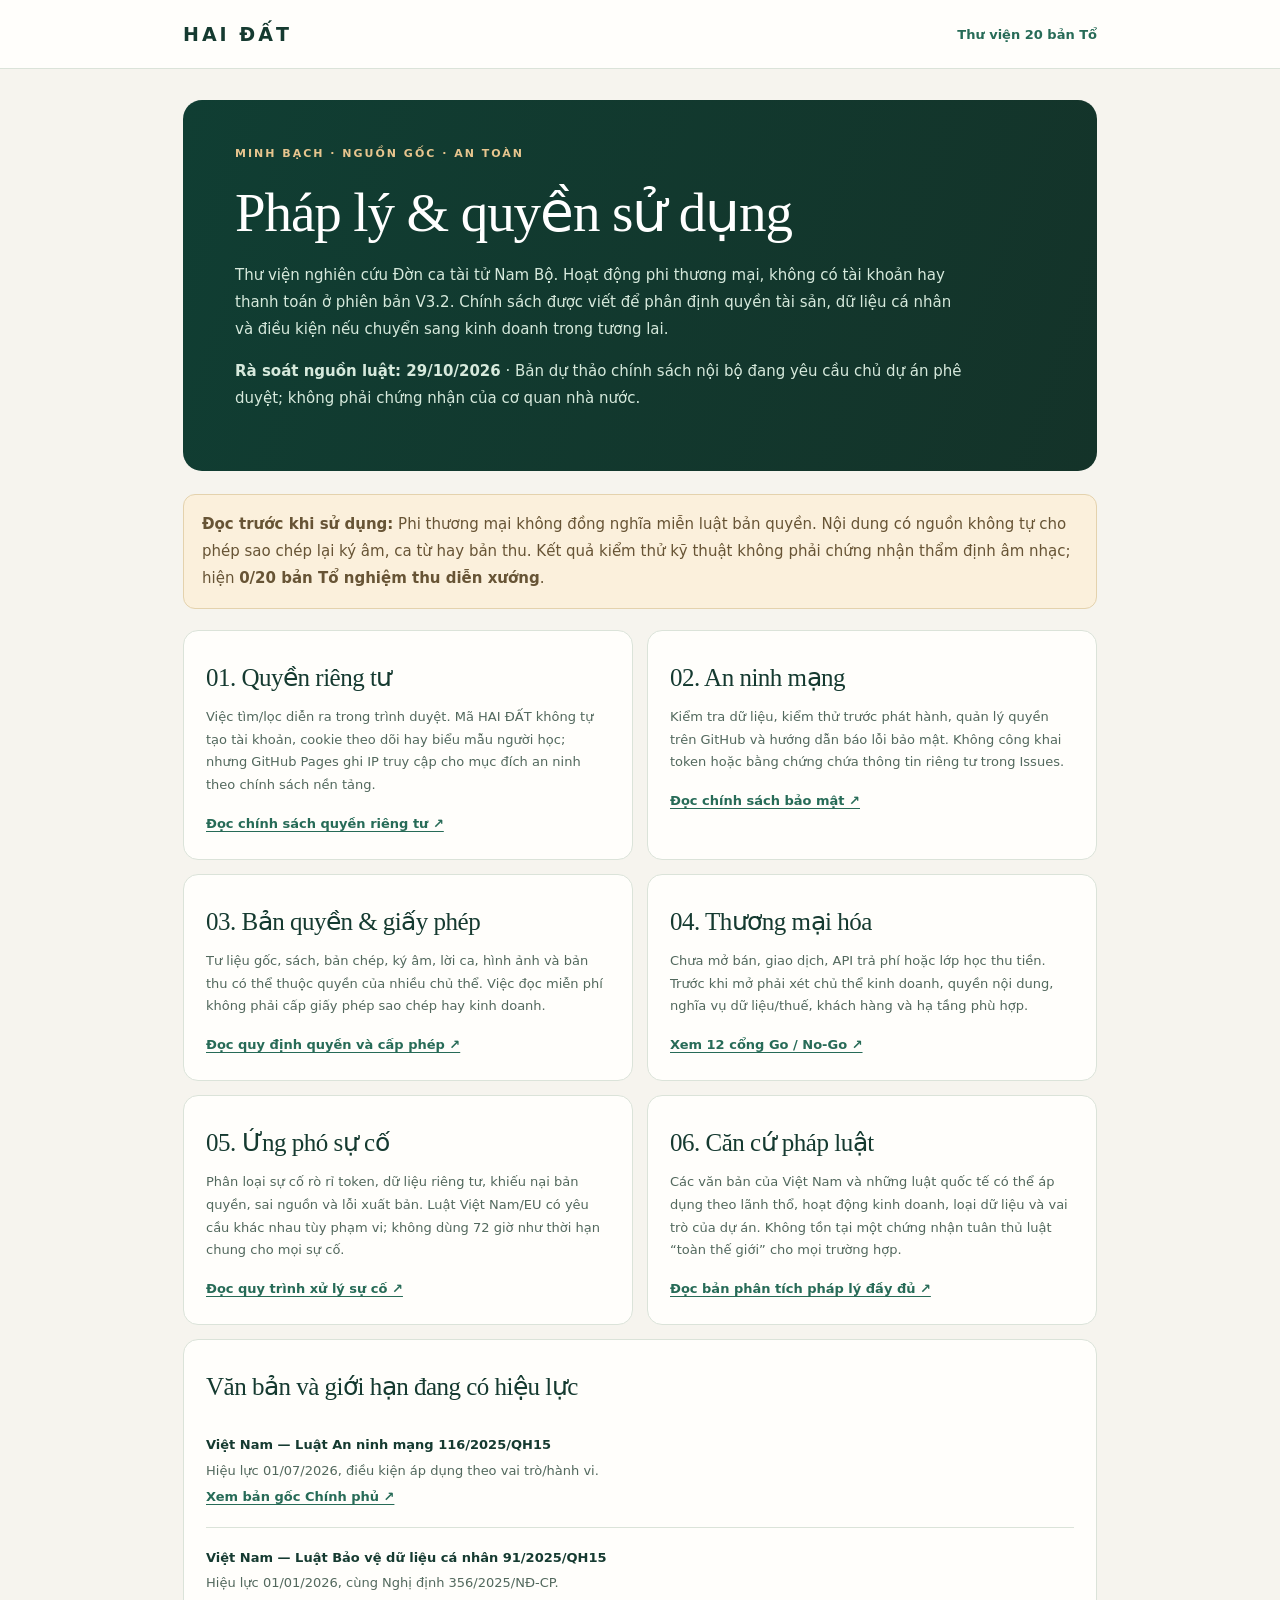
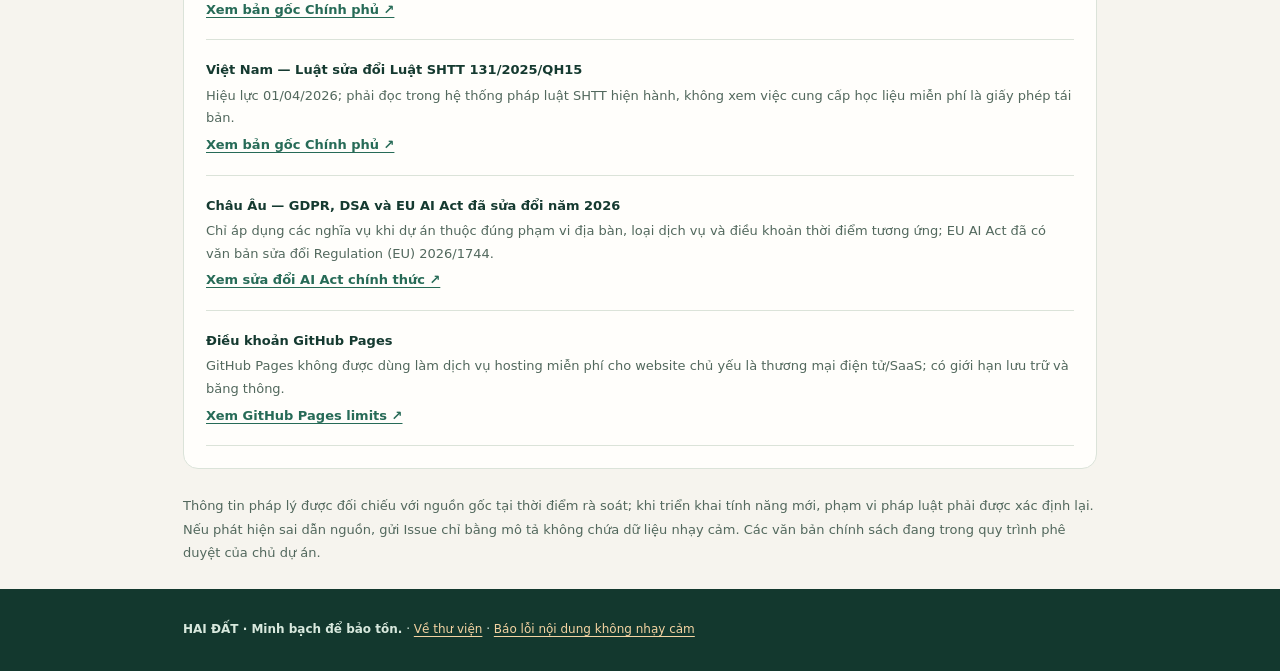
==== web/v3/legal.html @ 0dcb80f8 "feat(legal/ui): public accessible Vietnamese legal and privacy overview with original government sou" ====
<!doctype html>
<html lang="vi">
<head>
<meta charset="utf-8">
<meta name="viewport" content="width=device-width,initial-scale=1">
<meta name="theme-color" content="#f6f4ee">
<meta name="robots" content="index,follow">
<meta name="description" content="HAI ĐẤT: chính sách pháp lý, quyền riêng tư, bản quyền, an ninh mạng và điều kiện sử dụng phi thương mại/thương mại của thư viện nghiên cứu 20 bản Tổ.">
<link rel="canonical" href="https://form997.github.io/Vong-co/web/v3/legal.html">
<title>Pháp lý · Quyền riêng tư · An ninh mạng | HAI ĐẤT</title>
<style>
:root{color-scheme:light;--bg:#f6f4ee;--ink:#153a30;--mid:#52685d;--line:#dbe3d9;--gold:#c89d61;--light:#fffefb}
*{box-sizing:border-box}html{scroll-behavior:smooth}body{background:var(--bg);color:var(--ink);margin:0;font:15px/1.8 system-ui,-apple-system,"Segoe UI",sans-serif}
a{color:#276b57;text-underline-offset:3px;overflow-wrap:anywhere}a:focus-visible{outline:3px solid #bd9455;outline-offset:4px}
.container{max-width:960px;padding:0 23px;margin:auto}
header{border-bottom:1px solid var(--line);background:var(--light);padding:17px 0}
header .container{display:flex;justify-content:space-between;align-items:center;gap:12px;flex-wrap:wrap}
header a{font-weight:800;text-decoration:none;font-size:13px}
header .brand{font-size:19px;letter-spacing:3px;color:var(--ink)}
.hero{margin:31px 0 23px;border-radius:19px;padding:44px clamp(23px,5vw,52px);background:linear-gradient(110deg,#103e33,#143329);color:white}
.eyebrow{text-transform:uppercase;letter-spacing:2px;font-size:11px;font-weight:750;color:#e7c58e}
h1,h2{font:500 1.9rem/1.2 Georgia,"Times New Roman",serif;letter-spacing:-.02em}
h1{font-size:clamp(32px,5.8vw,55px);margin:16px 0 16px}
h2{margin:10px 0 13px}
.hero p{max-width:730px;color:#d6e9dc}
main{padding-bottom:75px}
.notice{margin:21px 0;background:#fbf0dc;border:1px solid #e4d2ad;border-radius:12px;padding:16px 18px;color:#675435}
.grid{display:grid;grid-template-columns:repeat(2,minmax(0,1fr));gap:14px}
.card{min-width:0;background:var(--light);border:1px solid var(--line);border-radius:15px;padding:22px}
.card h2{font-size:25px}
.card p,.card li{font-size:13px;color:var(--mid);line-height:1.75}
.card ul{padding-left:19px}
.card a{font-weight:700;font-size:13px}
.full{grid-column:1/-1}
.data{padding:18px 0;border-bottom:1px solid var(--line);font-size:13px}
.data strong{color:var(--ink)}
.data p{margin:3px 0;color:var(--mid)}
footer{background:#13382e;color:#d8e8dd;padding:30px 0;font-size:12px}
footer a{color:#f4d3a2}
@media(max-width:700px){.grid{grid-template-columns:1fr}.full{grid-column:auto}.container{padding:0 15px}.hero{padding:34px 22px}.card{padding:19px}}
@media(prefers-reduced-motion:reduce){html{scroll-behavior:auto}}
</style>
</head>
<body>
<header><div class="container">
<a class="brand" href="./">HAI ĐẤT</a>
<nav aria-label="Điều hướng"><a href="./">Thư viện 20 bản Tổ</a></nav>
</div></header>
<main class="container">
<section class="hero">
<div class="eyebrow">Minh bạch · Nguồn gốc · An toàn</div>
<h1>Pháp lý &amp; quyền sử dụng</h1>
<p>Thư viện nghiên cứu Đờn ca tài tử Nam Bộ. Hoạt động phi thương mại, không có tài khoản hay thanh toán ở phiên bản V3.2. Chính sách được viết để phân định quyền tài sản, dữ liệu cá nhân và điều kiện nếu chuyển sang kinh doanh trong tương lai.</p>
<p><strong>Rà soát nguồn luật: 29/10/2026</strong> · Bản dự thảo chính sách nội bộ đang yêu cầu chủ dự án phê duyệt; không phải chứng nhận của cơ quan nhà nước.</p>
</section>
<div class="notice" role="note"><strong>Đọc trước khi sử dụng:</strong> Phi thương mại không đồng nghĩa miễn luật bản quyền. Nội dung có nguồn không tự cho phép sao chép lại ký âm, ca từ hay bản thu. Kết quả kiểm thử kỹ thuật không phải chứng nhận thẩm định âm nhạc; hiện <strong>0/20 bản Tổ nghiệm thu diễn xướng</strong>.</div>
<section class="grid" aria-label="Các chính sách HAI ĐẤT">
<article class="card">
<h2>01. Quyền riêng tư</h2>
<p>Việc tìm/lọc diễn ra trong trình duyệt. Mã HAI ĐẤT không tự tạo tài khoản, cookie theo dõi hay biểu mẫu người học; nhưng GitHub Pages ghi IP truy cập cho mục đích an ninh theo chính sách nền tảng.</p>
<a href="https://github.com/Form997/Vong-co/blob/v3-development/PRIVACY.md" target="_blank" rel="noopener noreferrer">Đọc chính sách quyền riêng tư ↗</a>
</article>
<article class="card">
<h2>02. An ninh mạng</h2>
<p>Kiểm tra dữ liệu, kiểm thử trước phát hành, quản lý quyền trên GitHub và hướng dẫn báo lỗi bảo mật. Không công khai token hoặc bằng chứng chứa thông tin riêng tư trong Issues.</p>
<a href="https://github.com/Form997/Vong-co/blob/v3-development/SECURITY.md" target="_blank" rel="noopener noreferrer">Đọc chính sách bảo mật ↗</a>
</article>
<article class="card">
<h2>03. Bản quyền &amp; giấy phép</h2>
<p>Tư liệu gốc, sách, bản chép, ký âm, lời ca, hình ảnh và bản thu có thể thuộc quyền của nhiều chủ thể. Việc đọc miễn phí không phải cấp giấy phép sao chép hay kinh doanh.</p>
<a href="https://github.com/Form997/Vong-co/blob/v3-development/RIGHTS_AND_LICENSING.md" target="_blank" rel="noopener noreferrer">Đọc quy định quyền và cấp phép ↗</a>
</article>
<article class="card">
<h2>04. Thương mại hóa</h2>
<p>Chưa mở bán, giao dịch, API trả phí hoặc lớp học thu tiền. Trước khi mở phải xét chủ thể kinh doanh, quyền nội dung, nghĩa vụ dữ liệu/thuế, khách hàng và hạ tầng phù hợp.</p>
<a href="https://github.com/Form997/Vong-co/blob/v3-development/docs/quy-trinh-thuong-mai-hoa.md" target="_blank" rel="noopener noreferrer">Xem 12 cổng Go / No-Go ↗</a>
</article>
<article class="card">
<h2>05. Ứng phó sự cố</h2>
<p>Phân loại sự cố rò rỉ token, dữ liệu riêng tư, khiếu nại bản quyền, sai nguồn và lỗi xuất bản. Luật Việt Nam/EU có yêu cầu khác nhau tùy phạm vi; không dùng 72 giờ như thời hạn chung cho mọi sự cố.</p>
<a href="https://github.com/Form997/Vong-co/blob/v3-development/docs/quy-trinh-ung-pho-su-co.md" target="_blank" rel="noopener noreferrer">Đọc quy trình xử lý sự cố ↗</a>
</article>
<article class="card">
<h2>06. Căn cứ pháp luật</h2>
<p>Các văn bản của Việt Nam và những luật quốc tế có thể áp dụng theo lãnh thổ, hoạt động kinh doanh, loại dữ liệu và vai trò của dự án. Không tồn tại một chứng nhận tuân thủ luật “toàn thế giới” cho mọi trường hợp.</p>
<a href="https://github.com/Form997/Vong-co/blob/v3-development/docs/phap-ly-an-ninh-mang-v3.2.md" target="_blank" rel="noopener noreferrer">Đọc bản phân tích pháp lý đầy đủ ↗</a>
</article>
<article class="card full">
<h2>Văn bản và giới hạn đang có hiệu lực</h2>
<div class="data"><strong>Việt Nam — Luật An ninh mạng 116/2025/QH15</strong><p>Hiệu lực 01/07/2026, điều kiện áp dụng theo vai trò/hành vi.</p><a href="https://vanban.chinhphu.vn/?docid=216499&pageid=27160" target="_blank" rel="noopener noreferrer">Xem bản gốc Chính phủ ↗</a></div>
<div class="data"><strong>Việt Nam — Luật Bảo vệ dữ liệu cá nhân 91/2025/QH15</strong><p>Hiệu lực 01/01/2026, cùng Nghị định 356/2025/NĐ-CP.</p><a href="https://vanban.chinhphu.vn/?docid=214590&pageid=27160" target="_blank" rel="noopener noreferrer">Xem bản gốc Chính phủ ↗</a></div>
<div class="data"><strong>Việt Nam — Luật sửa đổi Luật SHTT 131/2025/QH15</strong><p>Hiệu lực 01/04/2026; phải đọc trong hệ thống pháp luật SHTT hiện hành, không xem việc cung cấp học liệu miễn phí là giấy phép tái bản.</p><a href="https://vanban.chinhphu.vn/?docid=216511&pageid=27160" target="_blank" rel="noopener noreferrer">Xem bản gốc Chính phủ ↗</a></div>
<div class="data"><strong>Châu Âu — GDPR, DSA và EU AI Act đã sửa đổi năm 2026</strong><p>Chỉ áp dụng các nghĩa vụ khi dự án thuộc đúng phạm vi địa bàn, loại dịch vụ và điều khoản thời điểm tương ứng; EU AI Act đã có văn bản sửa đổi Regulation (EU) 2026/1744.</p><a href="https://eur-lex.europa.eu/eli/reg/2026/1744/oj" target="_blank" rel="noopener noreferrer">Xem sửa đổi AI Act chính thức ↗</a></div>
<div class="data"><strong>Điều khoản GitHub Pages</strong><p>GitHub Pages không được dùng làm dịch vụ hosting miễn phí cho website chủ yếu là thương mại điện tử/SaaS; có giới hạn lưu trữ và băng thông.</p><a href="https://docs.github.com/en/pages/getting-started-with-github-pages/github-pages-limits" target="_blank" rel="noopener noreferrer">Xem GitHub Pages limits ↗</a></div>
</article>
</section>
<p style="font-size:13px;color:#52685d;margin:25px 0">Thông tin pháp lý được đối chiếu với nguồn gốc tại thời điểm rà soát; khi triển khai tính năng mới, phạm vi pháp luật phải được xác định lại. Nếu phát hiện sai dẫn nguồn, gửi Issue chỉ bằng mô tả không chứa dữ liệu nhạy cảm. Các văn bản chính sách đang trong quy trình phê duyệt của chủ dự án.</p>
</main>
<footer><div class="container"><strong>HAI ĐẤT · Minh bạch để bảo tồn.</strong> · <a href="./">Về thư viện</a> · <a href="https://github.com/Form997/Vong-co/issues">Báo lỗi nội dung không nhạy cảm</a></div></footer>
</body></html>
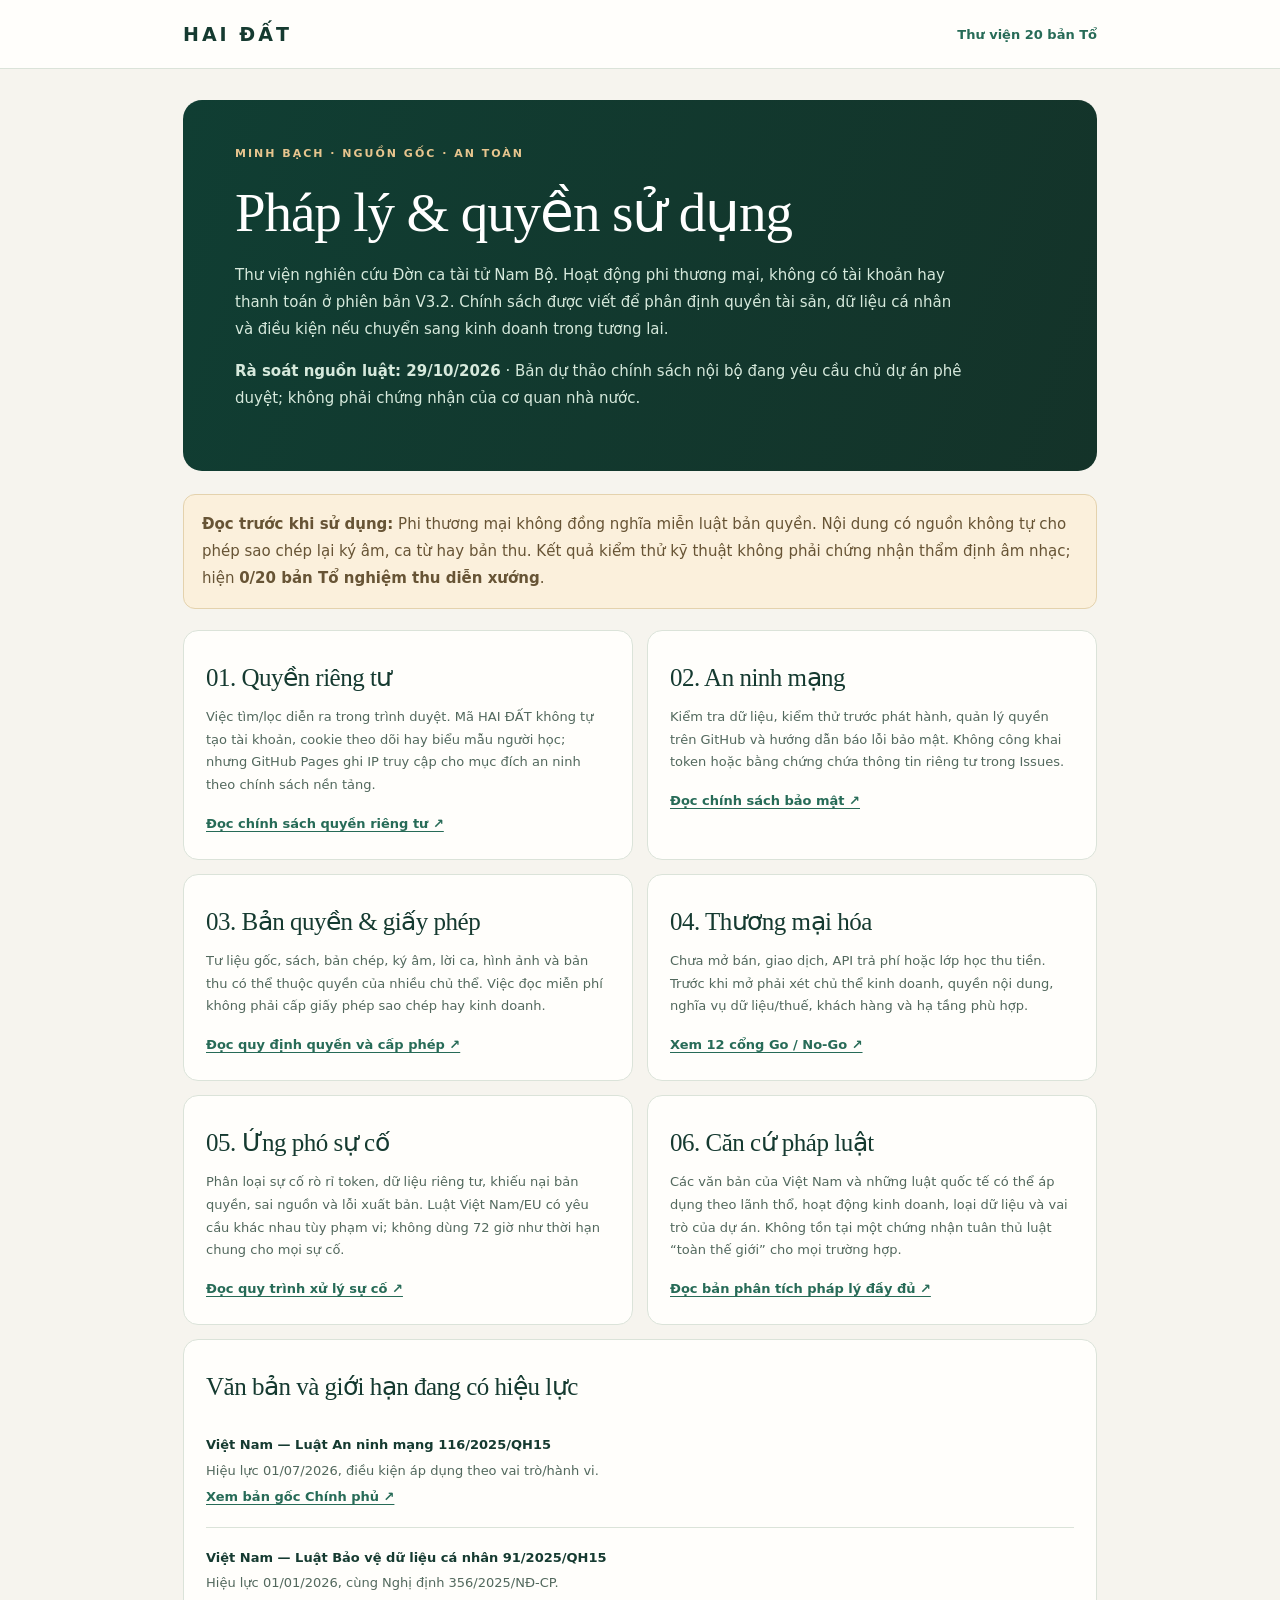
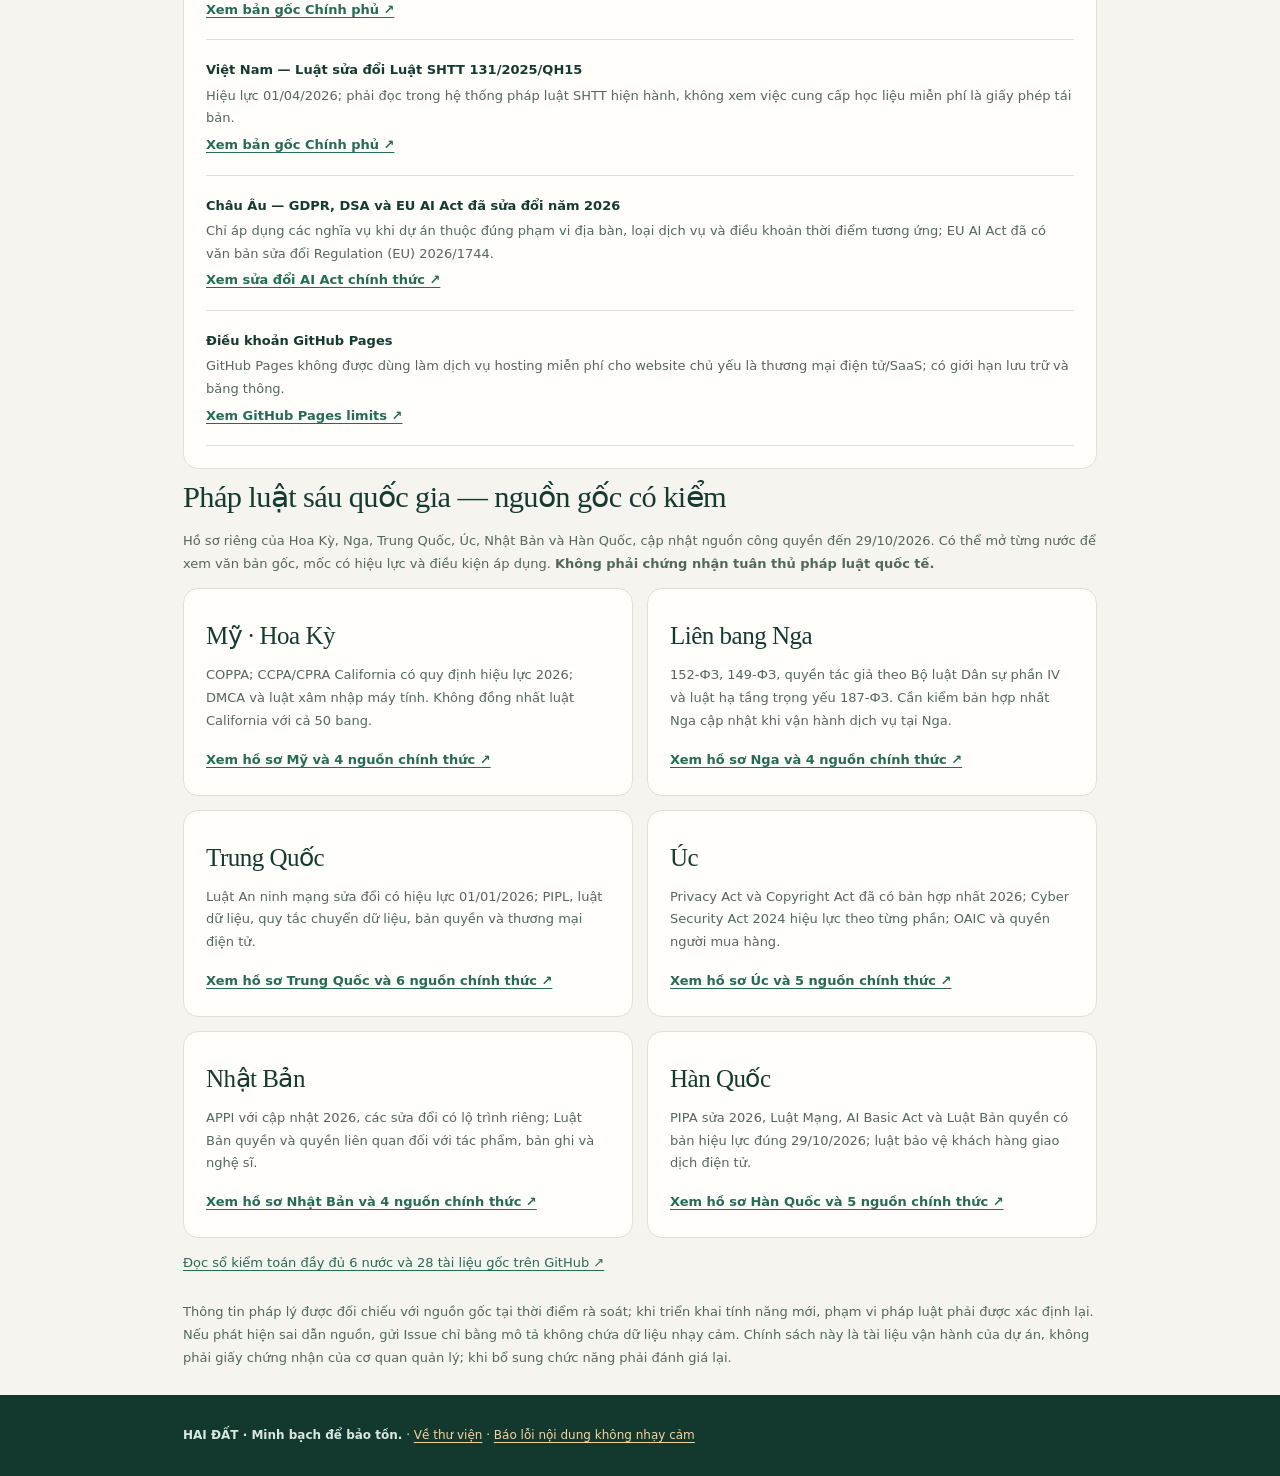
==== commit 5fa00ea6: "feat(legal/ui): add six-country law explorer cards and direct source pages to public legal portal" ====
--- a/web/v3/legal.html
+++ b/web/v3/legal.html
@@ -94,7 +94,20 @@
 <div class="data"><strong>Điều khoản GitHub Pages</strong><p>GitHub Pages không được dùng làm dịch vụ hosting miễn phí cho website chủ yếu là thương mại điện tử/SaaS; có giới hạn lưu trữ và băng thông.</p><a href="https://docs.github.com/en/pages/getting-started-with-github-pages/github-pages-limits" target="_blank" rel="noopener noreferrer">Xem GitHub Pages limits ↗</a></div>
 </article>
 </section>
-<p style="font-size:13px;color:#52685d;margin:25px 0">Thông tin pháp lý được đối chiếu với nguồn gốc tại thời điểm rà soát; khi triển khai tính năng mới, phạm vi pháp luật phải được xác định lại. Nếu phát hiện sai dẫn nguồn, gửi Issue chỉ bằng mô tả không chứa dữ liệu nhạy cảm. Các văn bản chính sách đang trong quy trình phê duyệt của chủ dự án.</p>
+<section aria-labelledby="six-countries">
+<h2 id="six-countries">Pháp luật sáu quốc gia — nguồn gốc có kiểm</h2>
+<p style="font-size:13px;color:#52685d">Hồ sơ riêng của Hoa Kỳ, Nga, Trung Quốc, Úc, Nhật Bản và Hàn Quốc, cập nhật nguồn công quyền đến 29/10/2026. Có thể mở từng nước để xem văn bản gốc, mốc có hiệu lực và điều kiện áp dụng. <strong>Không phải chứng nhận tuân thủ pháp luật quốc tế.</strong></p>
+<div class="grid">
+<article class="card"><h2>Mỹ · Hoa Kỳ</h2><p>COPPA; CCPA/CPRA California có quy định hiệu lực 2026; DMCA và luật xâm nhập máy tính. Không đồng nhất luật California với cả 50 bang.</p><a href="quoc-gia/my.html">Xem hồ sơ Mỹ và 4 nguồn chính thức ↗</a></article>
+<article class="card"><h2>Liên bang Nga</h2><p>152-ФЗ, 149-ФЗ, quyền tác giả theo Bộ luật Dân sự phần IV và luật hạ tầng trọng yếu 187-ФЗ. Cần kiểm bản hợp nhất Nga cập nhật khi vận hành dịch vụ tại Nga.</p><a href="quoc-gia/nga.html">Xem hồ sơ Nga và 4 nguồn chính thức ↗</a></article>
+<article class="card"><h2>Trung Quốc</h2><p>Luật An ninh mạng sửa đổi có hiệu lực 01/01/2026; PIPL, luật dữ liệu, quy tắc chuyển dữ liệu, bản quyền và thương mại điện tử.</p><a href="quoc-gia/trung-quoc.html">Xem hồ sơ Trung Quốc và 6 nguồn chính thức ↗</a></article>
+<article class="card"><h2>Úc</h2><p>Privacy Act và Copyright Act đã có bản hợp nhất 2026; Cyber Security Act 2024 hiệu lực theo từng phần; OAIC và quyền người mua hàng.</p><a href="quoc-gia/uc.html">Xem hồ sơ Úc và 5 nguồn chính thức ↗</a></article>
+<article class="card"><h2>Nhật Bản</h2><p>APPI với cập nhật 2026, các sửa đổi có lộ trình riêng; Luật Bản quyền và quyền liên quan đối với tác phẩm, bản ghi và nghệ sĩ.</p><a href="quoc-gia/nhat-ban.html">Xem hồ sơ Nhật Bản và 4 nguồn chính thức ↗</a></article>
+<article class="card"><h2>Hàn Quốc</h2><p>PIPA sửa 2026, Luật Mạng, AI Basic Act và Luật Bản quyền có bản hiệu lực đúng 29/10/2026; luật bảo vệ khách hàng giao dịch điện tử.</p><a href="quoc-gia/han-quoc.html">Xem hồ sơ Hàn Quốc và 5 nguồn chính thức ↗</a></article>
+</div>
+<p style="font-size:13px;color:#52685d"><a href="https://github.com/Form997/Vong-co/tree/v3-development/docs/phap-ly-quoc-te" target="_blank" rel="noopener noreferrer">Đọc sổ kiểm toán đầy đủ 6 nước và 28 tài liệu gốc trên GitHub ↗</a></p>
+</section>
+<p style="font-size:13px;color:#52685d;margin:25px 0">Thông tin pháp lý được đối chiếu với nguồn gốc tại thời điểm rà soát; khi triển khai tính năng mới, phạm vi pháp luật phải được xác định lại. Nếu phát hiện sai dẫn nguồn, gửi Issue chỉ bằng mô tả không chứa dữ liệu nhạy cảm. Chính sách này là tài liệu vận hành của dự án, không phải giấy chứng nhận của cơ quan quản lý; khi bổ sung chức năng phải đánh giá lại.</p>
 </main>
 <footer><div class="container"><strong>HAI ĐẤT · Minh bạch để bảo tồn.</strong> · <a href="./">Về thư viện</a> · <a href="https://github.com/Form997/Vong-co/issues">Báo lỗi nội dung không nhạy cảm</a></div></footer>
 </body></html>
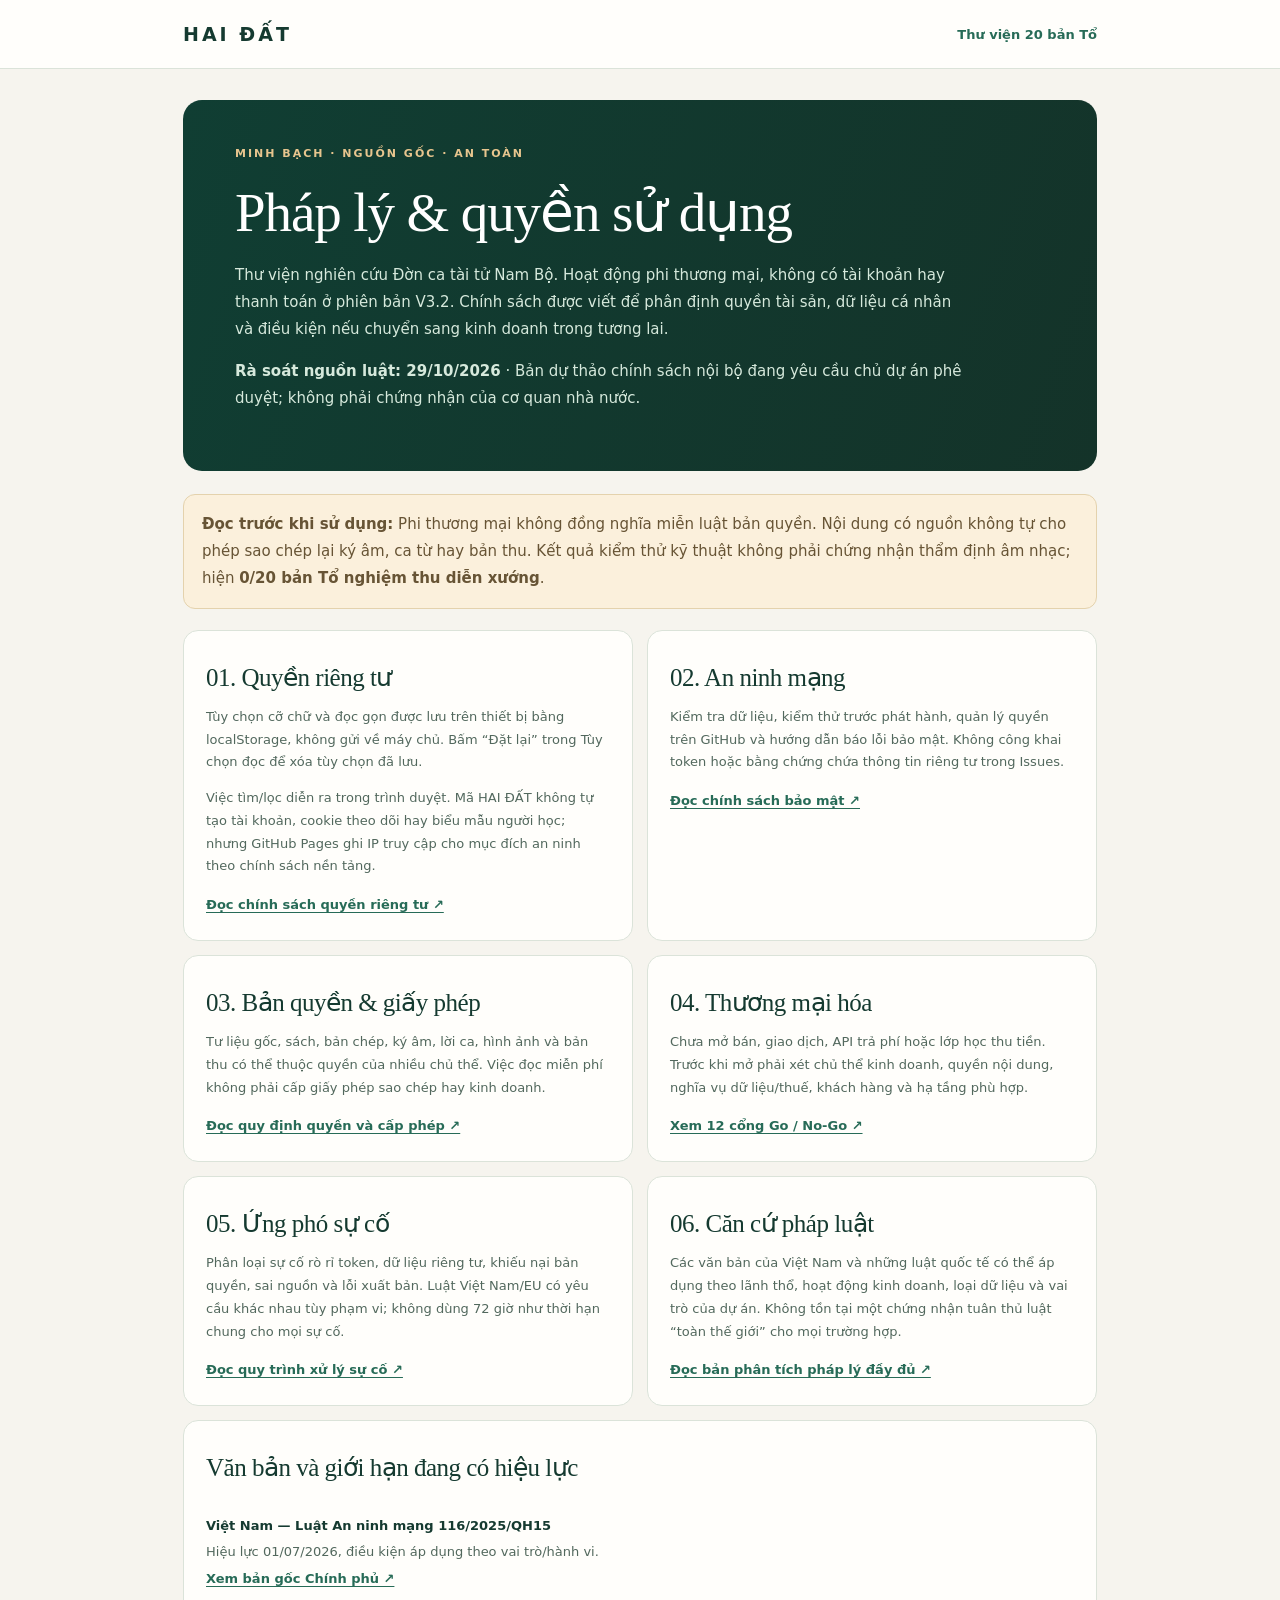
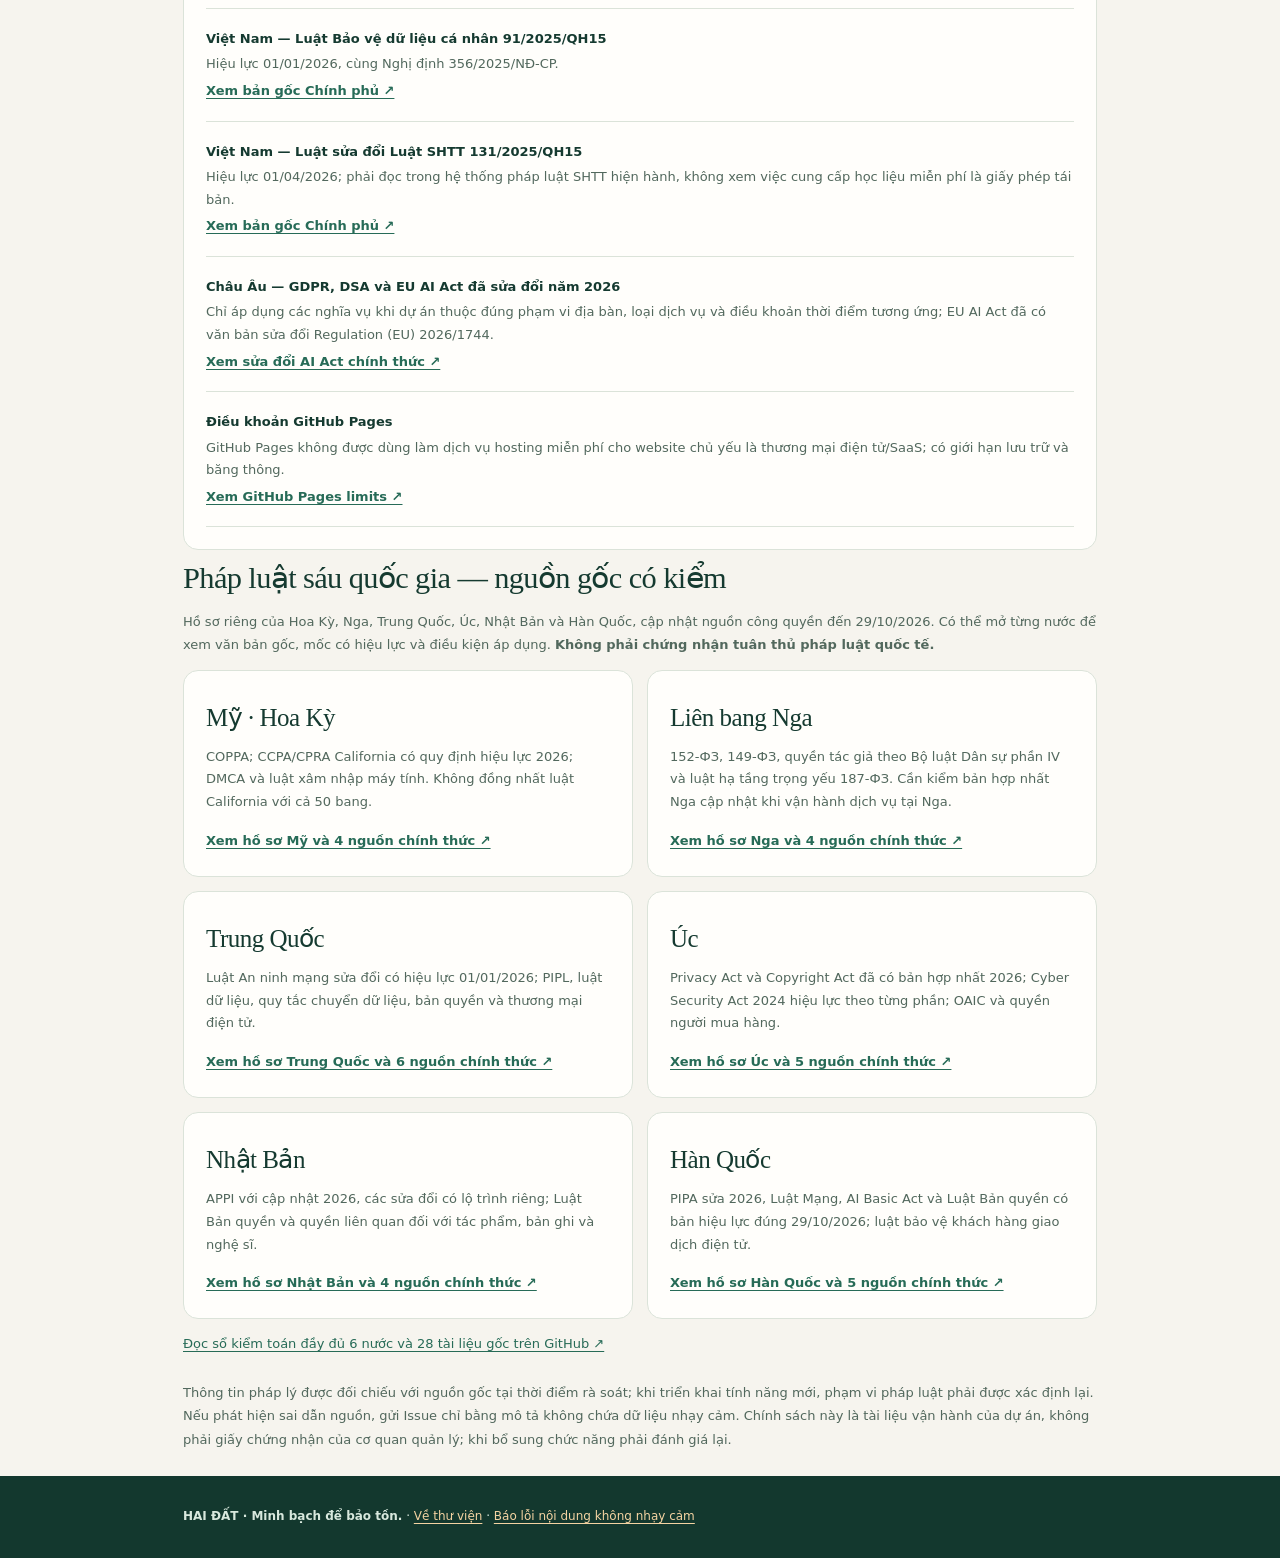
==== commit 74402046: "Document local reading preferences and erase them on reset" ====
--- a/web/v3/legal.html
+++ b/web/v3/legal.html
@@ -57,33 +57,34 @@
 <section class="grid" aria-label="Các chính sách HAI ĐẤT">
 <article class="card">
 <h2>01. Quyền riêng tư</h2>
+<p>Tùy chọn cỡ chữ và đọc gọn được lưu trên thiết bị bằng localStorage, không gửi về máy chủ. Bấm “Đặt lại” trong Tùy chọn đọc để xóa tùy chọn đã lưu.</p>
 <p>Việc tìm/lọc diễn ra trong trình duyệt. Mã HAI ĐẤT không tự tạo tài khoản, cookie theo dõi hay biểu mẫu người học; nhưng GitHub Pages ghi IP truy cập cho mục đích an ninh theo chính sách nền tảng.</p>
-<a href="https://github.com/Form997/Vong-co/blob/v3-development/PRIVACY.md" target="_blank" rel="noopener noreferrer">Đọc chính sách quyền riêng tư ↗</a>
+<a href="https://github.com/Form997/Vong-co/blob/main/PRIVACY.md" target="_blank" rel="noopener noreferrer">Đọc chính sách quyền riêng tư ↗</a>
 </article>
 <article class="card">
 <h2>02. An ninh mạng</h2>
 <p>Kiểm tra dữ liệu, kiểm thử trước phát hành, quản lý quyền trên GitHub và hướng dẫn báo lỗi bảo mật. Không công khai token hoặc bằng chứng chứa thông tin riêng tư trong Issues.</p>
-<a href="https://github.com/Form997/Vong-co/blob/v3-development/SECURITY.md" target="_blank" rel="noopener noreferrer">Đọc chính sách bảo mật ↗</a>
+<a href="https://github.com/Form997/Vong-co/blob/main/SECURITY.md" target="_blank" rel="noopener noreferrer">Đọc chính sách bảo mật ↗</a>
 </article>
 <article class="card">
 <h2>03. Bản quyền &amp; giấy phép</h2>
 <p>Tư liệu gốc, sách, bản chép, ký âm, lời ca, hình ảnh và bản thu có thể thuộc quyền của nhiều chủ thể. Việc đọc miễn phí không phải cấp giấy phép sao chép hay kinh doanh.</p>
-<a href="https://github.com/Form997/Vong-co/blob/v3-development/RIGHTS_AND_LICENSING.md" target="_blank" rel="noopener noreferrer">Đọc quy định quyền và cấp phép ↗</a>
+<a href="https://github.com/Form997/Vong-co/blob/main/RIGHTS_AND_LICENSING.md" target="_blank" rel="noopener noreferrer">Đọc quy định quyền và cấp phép ↗</a>
 </article>
 <article class="card">
 <h2>04. Thương mại hóa</h2>
 <p>Chưa mở bán, giao dịch, API trả phí hoặc lớp học thu tiền. Trước khi mở phải xét chủ thể kinh doanh, quyền nội dung, nghĩa vụ dữ liệu/thuế, khách hàng và hạ tầng phù hợp.</p>
-<a href="https://github.com/Form997/Vong-co/blob/v3-development/docs/quy-trinh-thuong-mai-hoa.md" target="_blank" rel="noopener noreferrer">Xem 12 cổng Go / No-Go ↗</a>
+<a href="https://github.com/Form997/Vong-co/blob/main/docs/quy-trinh-thuong-mai-hoa.md" target="_blank" rel="noopener noreferrer">Xem 12 cổng Go / No-Go ↗</a>
 </article>
 <article class="card">
 <h2>05. Ứng phó sự cố</h2>
 <p>Phân loại sự cố rò rỉ token, dữ liệu riêng tư, khiếu nại bản quyền, sai nguồn và lỗi xuất bản. Luật Việt Nam/EU có yêu cầu khác nhau tùy phạm vi; không dùng 72 giờ như thời hạn chung cho mọi sự cố.</p>
-<a href="https://github.com/Form997/Vong-co/blob/v3-development/docs/quy-trinh-ung-pho-su-co.md" target="_blank" rel="noopener noreferrer">Đọc quy trình xử lý sự cố ↗</a>
+<a href="https://github.com/Form997/Vong-co/blob/main/docs/quy-trinh-ung-pho-su-co.md" target="_blank" rel="noopener noreferrer">Đọc quy trình xử lý sự cố ↗</a>
 </article>
 <article class="card">
 <h2>06. Căn cứ pháp luật</h2>
 <p>Các văn bản của Việt Nam và những luật quốc tế có thể áp dụng theo lãnh thổ, hoạt động kinh doanh, loại dữ liệu và vai trò của dự án. Không tồn tại một chứng nhận tuân thủ luật “toàn thế giới” cho mọi trường hợp.</p>
-<a href="https://github.com/Form997/Vong-co/blob/v3-development/docs/phap-ly-an-ninh-mang-v3.2.md" target="_blank" rel="noopener noreferrer">Đọc bản phân tích pháp lý đầy đủ ↗</a>
+<a href="https://github.com/Form997/Vong-co/blob/main/docs/phap-ly-an-ninh-mang-v3.2.md" target="_blank" rel="noopener noreferrer">Đọc bản phân tích pháp lý đầy đủ ↗</a>
 </article>
 <article class="card full">
 <h2>Văn bản và giới hạn đang có hiệu lực</h2>
@@ -105,9 +106,10 @@
 <article class="card"><h2>Nhật Bản</h2><p>APPI với cập nhật 2026, các sửa đổi có lộ trình riêng; Luật Bản quyền và quyền liên quan đối với tác phẩm, bản ghi và nghệ sĩ.</p><a href="quoc-gia/nhat-ban.html">Xem hồ sơ Nhật Bản và 4 nguồn chính thức ↗</a></article>
 <article class="card"><h2>Hàn Quốc</h2><p>PIPA sửa 2026, Luật Mạng, AI Basic Act và Luật Bản quyền có bản hiệu lực đúng 29/10/2026; luật bảo vệ khách hàng giao dịch điện tử.</p><a href="quoc-gia/han-quoc.html">Xem hồ sơ Hàn Quốc và 5 nguồn chính thức ↗</a></article>
 </div>
-<p style="font-size:13px;color:#52685d"><a href="https://github.com/Form997/Vong-co/tree/v3-development/docs/phap-ly-quoc-te" target="_blank" rel="noopener noreferrer">Đọc sổ kiểm toán đầy đủ 6 nước và 28 tài liệu gốc trên GitHub ↗</a></p>
+<p style="font-size:13px;color:#52685d"><a href="https://github.com/Form997/Vong-co/tree/main/docs/phap-ly-quoc-te" target="_blank" rel="noopener noreferrer">Đọc sổ kiểm toán đầy đủ 6 nước và 28 tài liệu gốc trên GitHub ↗</a></p>
 </section>
 <p style="font-size:13px;color:#52685d;margin:25px 0">Thông tin pháp lý được đối chiếu với nguồn gốc tại thời điểm rà soát; khi triển khai tính năng mới, phạm vi pháp luật phải được xác định lại. Nếu phát hiện sai dẫn nguồn, gửi Issue chỉ bằng mô tả không chứa dữ liệu nhạy cảm. Chính sách này là tài liệu vận hành của dự án, không phải giấy chứng nhận của cơ quan quản lý; khi bổ sung chức năng phải đánh giá lại.</p>
 </main>
 <footer><div class="container"><strong>HAI ĐẤT · Minh bạch để bảo tồn.</strong> · <a href="./">Về thư viện</a> · <a href="https://github.com/Form997/Vong-co/issues">Báo lỗi nội dung không nhạy cảm</a></div></footer>
 </body></html>
+
